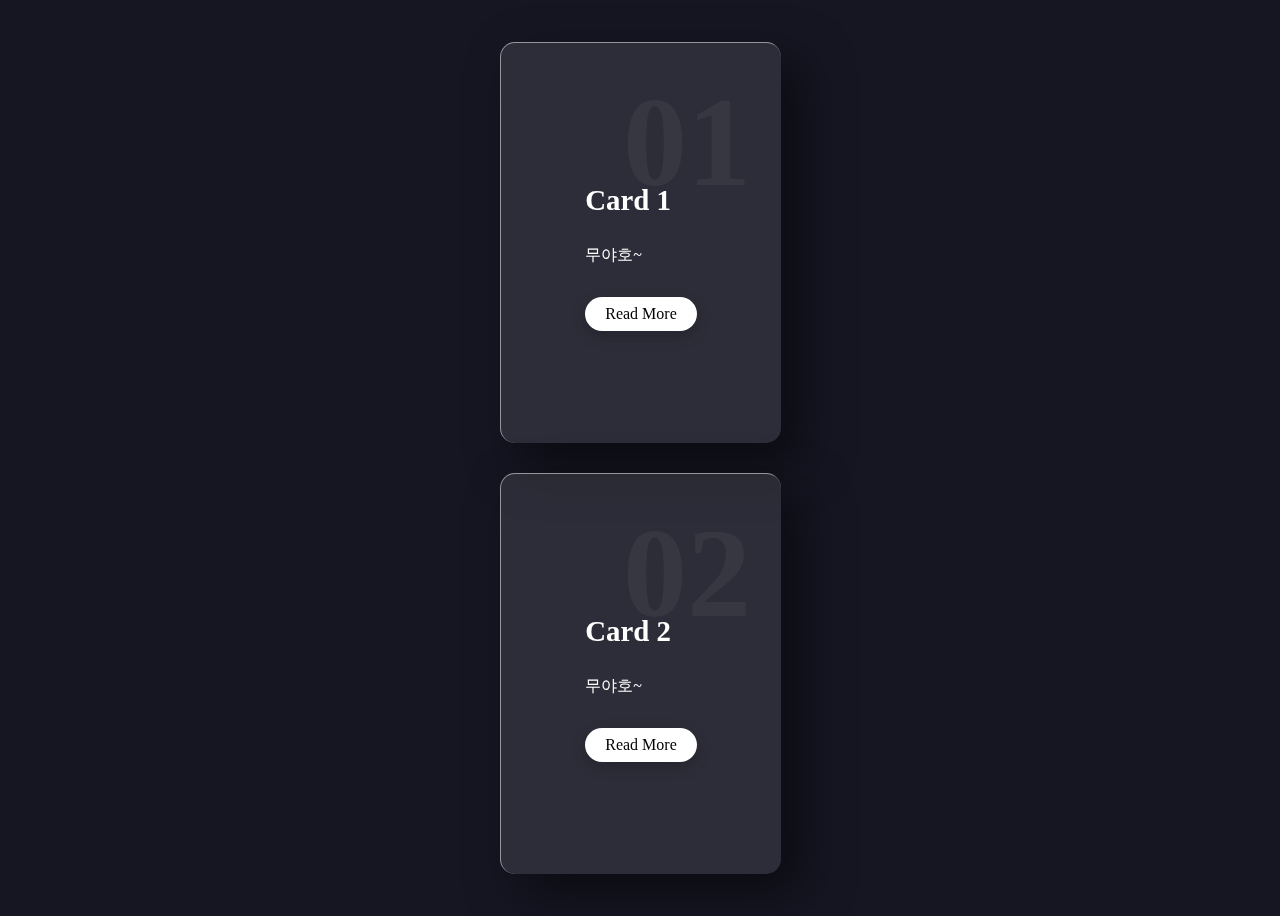
==== index.html @ 9874d933 "update" ====
<!DOCTYPE html>
<html>

<head>
	<meta charset="utf-8">
	<meta name="description" content="개발자 이규한의 포트폴리오 사이트">
	<title>kyuhan Lee's Portfolio</title>
	<link rel="stylesheet" href="css/style.css" />

</head>
<body>
	<div class="container">
		<div class="card">
			<div class="content">
				<h2>01</h2>
				<h3>Card 1</h3>
				<p>무야호~</p>
				<a href="#">Read More</a>
			</div>
		</div>
		<div class="card">
			<div class="content">
				<h2>02</h2>
				<h3>Card 2</h3>
				<p>무야호~</p>
				<a href="#">Read More</a>
			</div>
		</div>
	</div>


	<script type="text/javascript" src="./src/vanilla-tilt.js"></script>
	<script src="./src/main.js"></script>
</body>

</html>
---- css/style.css ----
body {
    display: flex;
    justify-content: center;
    align-items: center;
    min-height: 100vh;
    background: #161623;
}

.container .card {
    position: relative;
    width: 280px;
    height: 400px;
    margin: 30px;
    box-shadow: 20px 20px 50px rgba(0, 0, 0, 0.5);
    border-radius: 15px;
    background: rgba(255, 255 ,255, 0.1);
    overflow: hidden;
    display: flex;
    justify-content: center;
    align-items: center;
    border-top: 1px solid rgba(255, 255 ,255, 0.5);
    border-left: 1px solid rgba(255, 255 ,255, 0.5);
    backdrop-filter: blur(5px);
}

.container .card .content h2 {
    position: absolute;
    top: -80px;
    right: 30px;
    font-size: 8em;
    color: rgba(255, 255 ,255, 0.05);
    pointer-events: none;
}
.container .card .content h3 {
    font-size: 1.8em;
    color: #fff;
    z-index: 1;
    pointer-events: none;
}
.container .card .content p {
    font-size: 1em;
    color: #fff;
    font-weight: 300;
    pointer-events: none;
}
.container .card .content a {
    position: relative;
    display: inline-block;
    padding: 8px 20px;
    margin-top: 15px;
    background: #fff;
    color: #000;
    border-radius: 20px;
    text-decoration: none;
    font-weight: 500;
    box-shadow: 0 5px 15px rgba(0, 0, 0, 0.2);
}
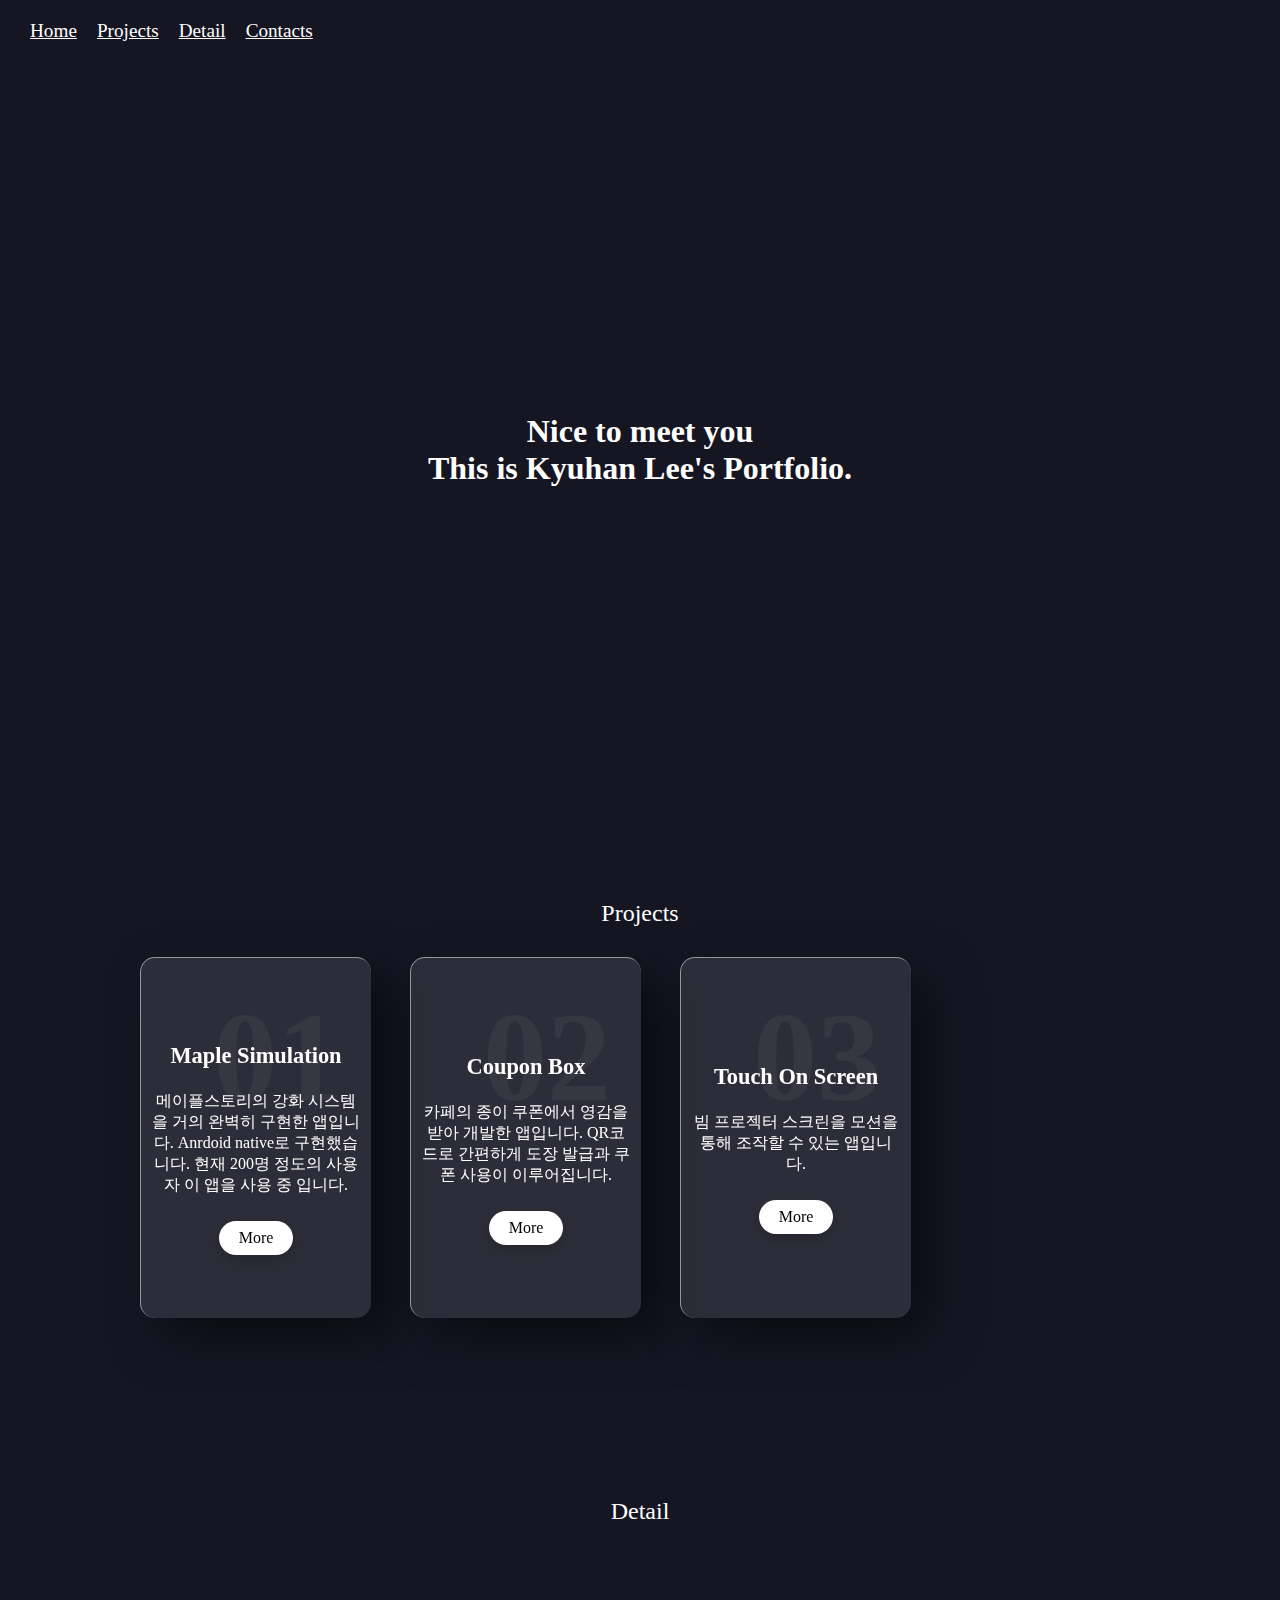
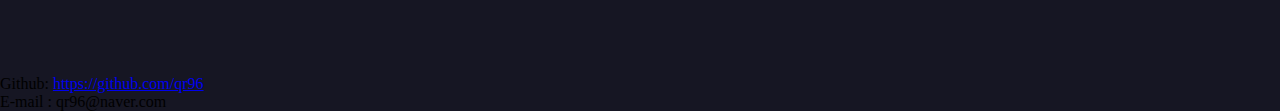
==== commit c149bfa8: "update" ====
--- a/index.html
+++ b/index.html
@@ -8,26 +8,67 @@
 	<link rel="stylesheet" href="css/style.css" />
 
 </head>
+
 <body>
-	<div class="container">
-		<div class="card">
-			<div class="content">
-				<h2>01</h2>
-				<h3>Card 1</h3>
-				<p>무야호~</p>
-				<a href="#">Read More</a>
+	<nav>
+		<ul class="nav_container">
+			<li><a href="page0">Home</a></li>
+			<li><a href="#">Projects</a></li>
+			<li><a href="#">Detail</a></li>
+			<li><a href="#">Contacts</a></li>
+		</ul>
+	</nav>
+
+	<div id="page0">
+		<h1>
+			Nice to meet you<br>
+			This is Kyuhan Lee's Portfolio.
+		</h1>
+	</div>
+	<div class="page">
+		<div class="title">Projects</div>
+		<div class="card_list">
+			<div class="card">
+				<div class="content">
+					<h2>01</h2>
+					<h3>Maple Simulation</h3>
+					<p>
+						메이플스토리의 강화 시스템을 거의 완벽히 구현한 앱입니다.
+						Anrdoid native로 구현했습니다.
+						현재 200명 정도의 사용자 이 앱을 사용 중 입니다.
+					</p>
+					<a href="#">More</a>
+				</div>
 			</div>
-		</div>
-		<div class="card">
-			<div class="content">
-				<h2>02</h2>
-				<h3>Card 2</h3>
-				<p>무야호~</p>
-				<a href="#">Read More</a>
+			<div class="card">
+				<div class="content">
+					<h2>02</h2>
+					<h3>Coupon Box</h3>
+					<p>카페의 종이 쿠폰에서 영감을 받아 개발한 앱입니다.
+						QR코드로 간편하게 도장 발급과 쿠폰 사용이 이루어집니다.
+					</p>
+					<a href="#">More</a>
+				</div>
+			</div>
+			<div class="card">
+				<div class="content">
+					<h2>03</h2>
+					<h3>Touch On Screen</h3>
+					<p>빔 프로젝터 스크린을 모션을 통해 조작할 수 있는 앱입니다.</p>
+					<a href="#">More</a>
+				</div>
 			</div>
 		</div>
 	</div>
-
+	<div class="page">
+		<div class="title">Detail</div>
+		
+	</div>
+	<div class="info">
+		<span>Github:</span> <a href="https://github.com/qr96" target="_blank">
+			https://github.com/qr96</a> <br>
+		<span>E-mail : </span> <a>qr96@naver.com</a>
+	</div>
 
 	<script type="text/javascript" src="./src/vanilla-tilt.js"></script>
 	<script src="./src/main.js"></script>
--- a/css/style.css
+++ b/css/style.css
@@ -1,29 +1,90 @@
 body {
-    display: flex;
-    justify-content: center;
-    align-items: center;
-    min-height: 100vh;
+    margin: 0;
     background: #161623;
 }
 
-.container .card {
+.nav_container {
+    display: flex;
+    position: fixed;
+    flex-direction: row;
+    top: 0;
+    margin: 0;
+    padding: 20px;
+    width: 100%;
+    background: #161623;
+    list-style-type: none;
+    z-index: 100;
+}
+.nav_container a {
+    margin: 10px;
+    color: #fff;
+    font-size: 1.2em;
+}
+.nav_container a:hover {
+    color: rgb(185, 185, 185);
+}
+
+#page0 {
+    display: table-cell;
+    vertical-align: middle;
+    margin: 0;
+    height: 100vh;
+    width: 100vw;
+}
+#page0 h1 {
+    text-align: center;
+    color: #fff;
+}
+
+#page0 p {
+    color: #fff;
+}
+#page0 a {
+    color: sandybrown;
+}
+#page0 .info {
+    float: right;
+    padding: 15px;
+    border: 1px solid rgb(170, 170, 170);
+    border-radius: 10px;
+}
+#page0 .info span {
+    color: #fff;
+}
+
+.page {
+    margin-bottom: 150px;
+}
+.page .title {
+    color: #fff;
+    font-size: 1.5em;
+    text-align: center;
+}
+
+.card_list {
+    display: grid;
+    grid-template-columns: repeat(auto-fill, 250px);
+    column-gap: 20px;
+    justify-content: center;
+}
+
+.card {
     position: relative;
-    width: 280px;
-    height: 400px;
+    width: 230px;
+    height: 360px;
     margin: 30px;
     box-shadow: 20px 20px 50px rgba(0, 0, 0, 0.5);
     border-radius: 15px;
     background: rgba(255, 255 ,255, 0.1);
     overflow: hidden;
     display: flex;
-    justify-content: center;
     align-items: center;
+    text-align: center;
     border-top: 1px solid rgba(255, 255 ,255, 0.5);
     border-left: 1px solid rgba(255, 255 ,255, 0.5);
     backdrop-filter: blur(5px);
 }
-
-.container .card .content h2 {
+.card .content h2 {
     position: absolute;
     top: -80px;
     right: 30px;
@@ -31,19 +92,20 @@
     color: rgba(255, 255 ,255, 0.05);
     pointer-events: none;
 }
-.container .card .content h3 {
-    font-size: 1.8em;
+.card .content h3 {
+    font-size: 1.4em;
     color: #fff;
     z-index: 1;
     pointer-events: none;
 }
-.container .card .content p {
+.card .content p {
     font-size: 1em;
+    margin: 10px;
     color: #fff;
     font-weight: 300;
     pointer-events: none;
 }
-.container .card .content a {
+.card .content a {
     position: relative;
     display: inline-block;
     padding: 8px 20px;
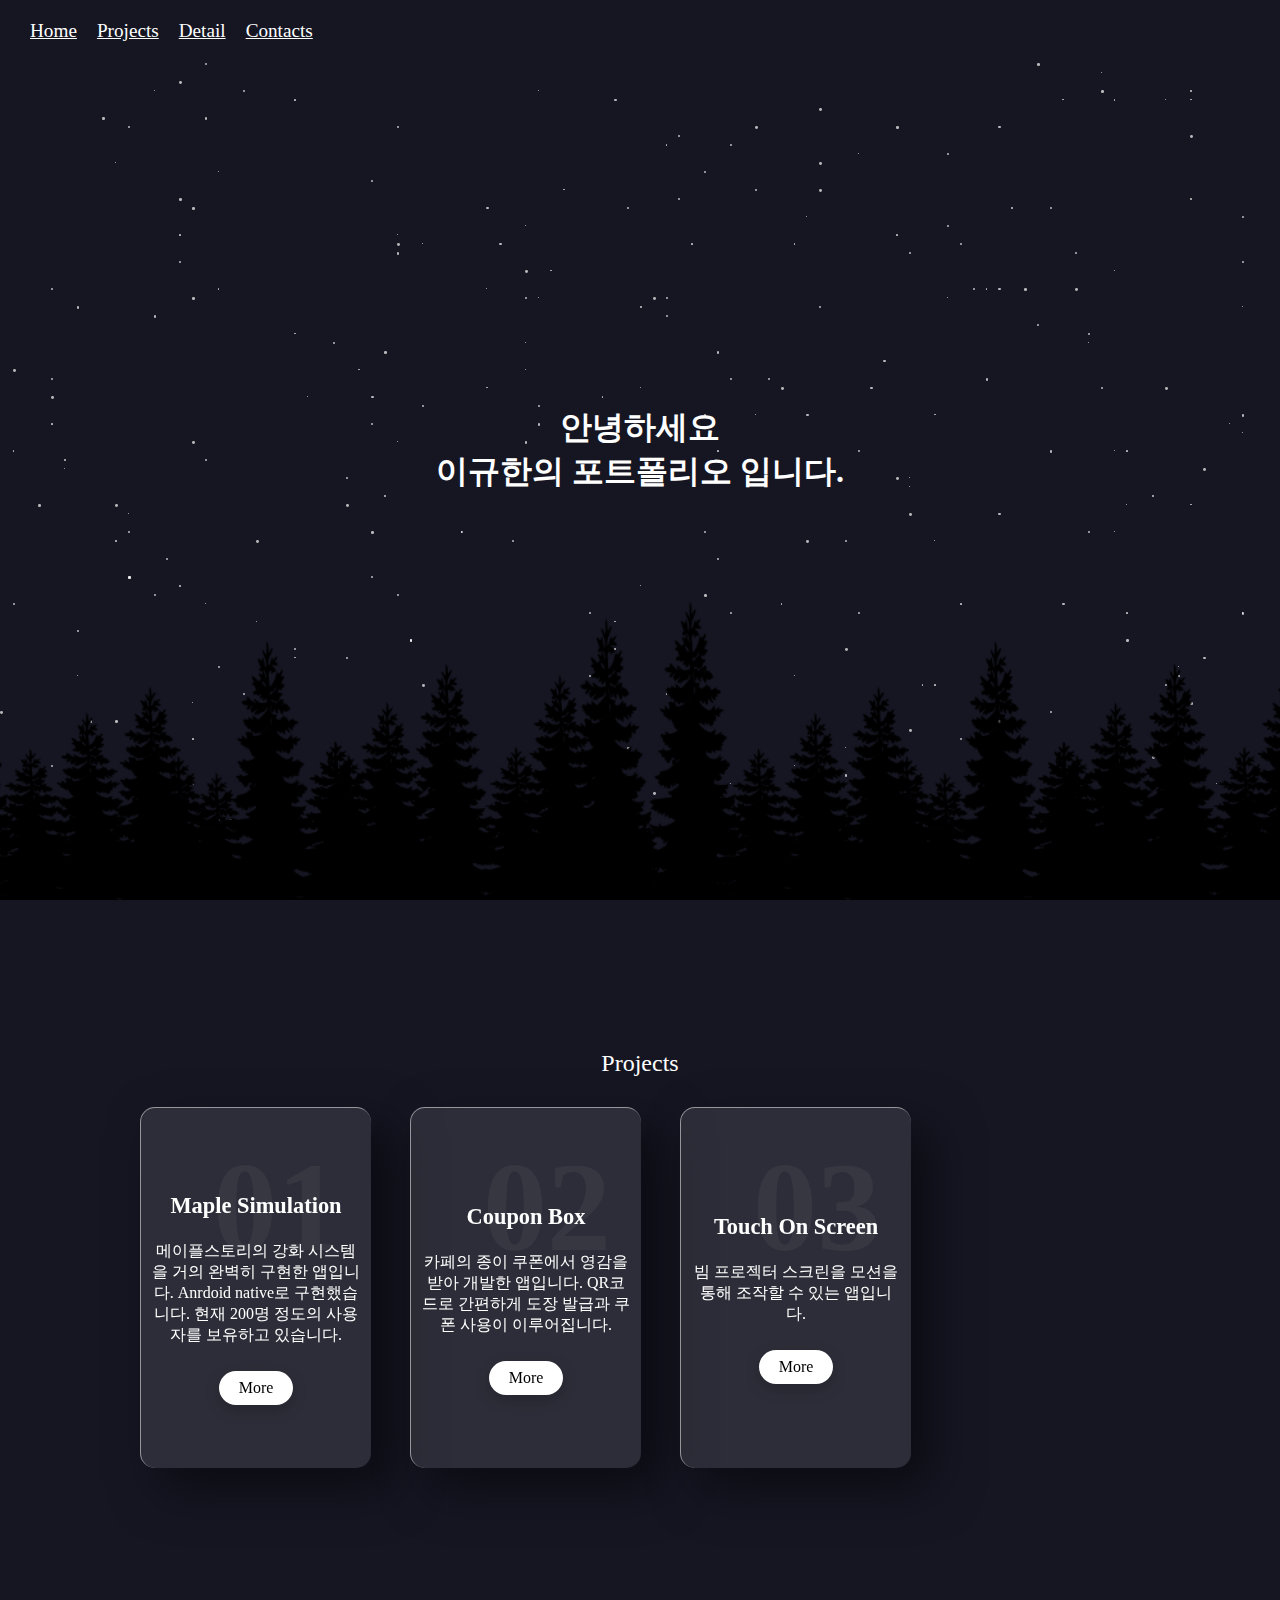
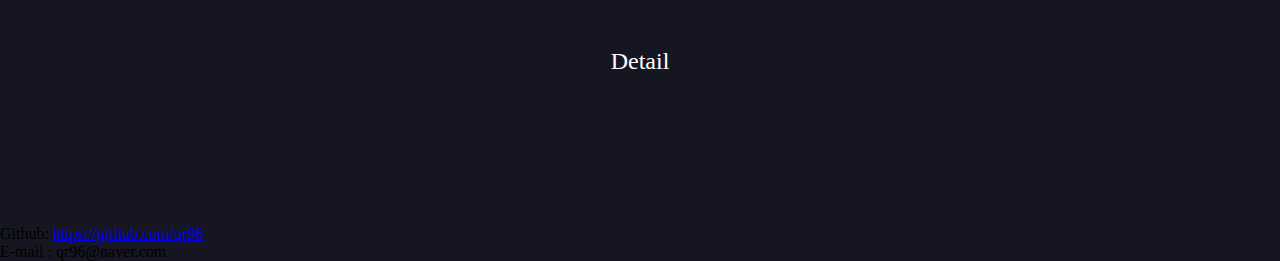
==== commit 92c8dd19: "update" ====
--- a/index.html
+++ b/index.html
@@ -12,17 +12,17 @@
 <body>
 	<nav>
 		<ul class="nav_container">
-			<li><a href="page0">Home</a></li>
+			<li><a href="#page0">Home</a></li>
 			<li><a href="#">Projects</a></li>
 			<li><a href="#">Detail</a></li>
 			<li><a href="#">Contacts</a></li>
 		</ul>
 	</nav>
-
-	<div id="page0">
+	<div id="page0" class="scene">
+		<img src="./img/forest.png" class="forest">
 		<h1>
-			Nice to meet you<br>
-			This is Kyuhan Lee's Portfolio.
+			안녕하세요<br>
+			이규한의 포트폴리오 입니다.
 		</h1>
 	</div>
 	<div class="page">
@@ -35,9 +35,9 @@
 					<p>
 						메이플스토리의 강화 시스템을 거의 완벽히 구현한 앱입니다.
 						Anrdoid native로 구현했습니다.
-						현재 200명 정도의 사용자 이 앱을 사용 중 입니다.
+						현재 200명 정도의 사용자를 보유하고 있습니다.
 					</p>
-					<a href="#">More</a>
+					<a href="./detail/maple simulation.html" target="_blank">More</a>
 				</div>
 			</div>
 			<div class="card">
@@ -62,7 +62,7 @@
 	</div>
 	<div class="page">
 		<div class="title">Detail</div>
-		
+
 	</div>
 	<div class="info">
 		<span>Github:</span> <a href="https://github.com/qr96" target="_blank">
@@ -71,6 +71,7 @@
 	</div>
 
 	<script type="text/javascript" src="./src/vanilla-tilt.js"></script>
+	<script type="text/javascript" src="./src/twinkle-stars.js"></script>
 	<script src="./src/main.js"></script>
 </body>
 
--- a/css/style.css
+++ b/css/style.css
@@ -22,6 +22,41 @@
 }
 .nav_container a:hover {
     color: rgb(185, 185, 185);
+}
+
+.scene {
+    position: relative;
+    width: 100%;
+    height: 100vh;
+    background-attachment: fixed;
+    overflow: hidden;
+}
+.forest {
+    position: absolute;
+    bottom: 0;
+    left: 0;
+    width: 100%;
+    z-index: 10;
+    transform: scale(1.2);
+}
+.scene i {
+    position: absolute;
+    background: #fff;
+    opacity: 0.7;
+    border-radius: 50%;
+    animation: animate linear infinite;
+}
+@keyframes animate {
+    0% {
+        opacity: 0.1;
+    }
+    10%, 90% {
+        opacity: 1;
+    }
+    100% {
+        opacity: 0.1;
+        transform: translateY(-60px);
+    }
 }
 
 #page0 {
@@ -53,6 +88,7 @@
 }
 
 .page {
+    margin-top: 150px;
     margin-bottom: 150px;
 }
 .page .title {
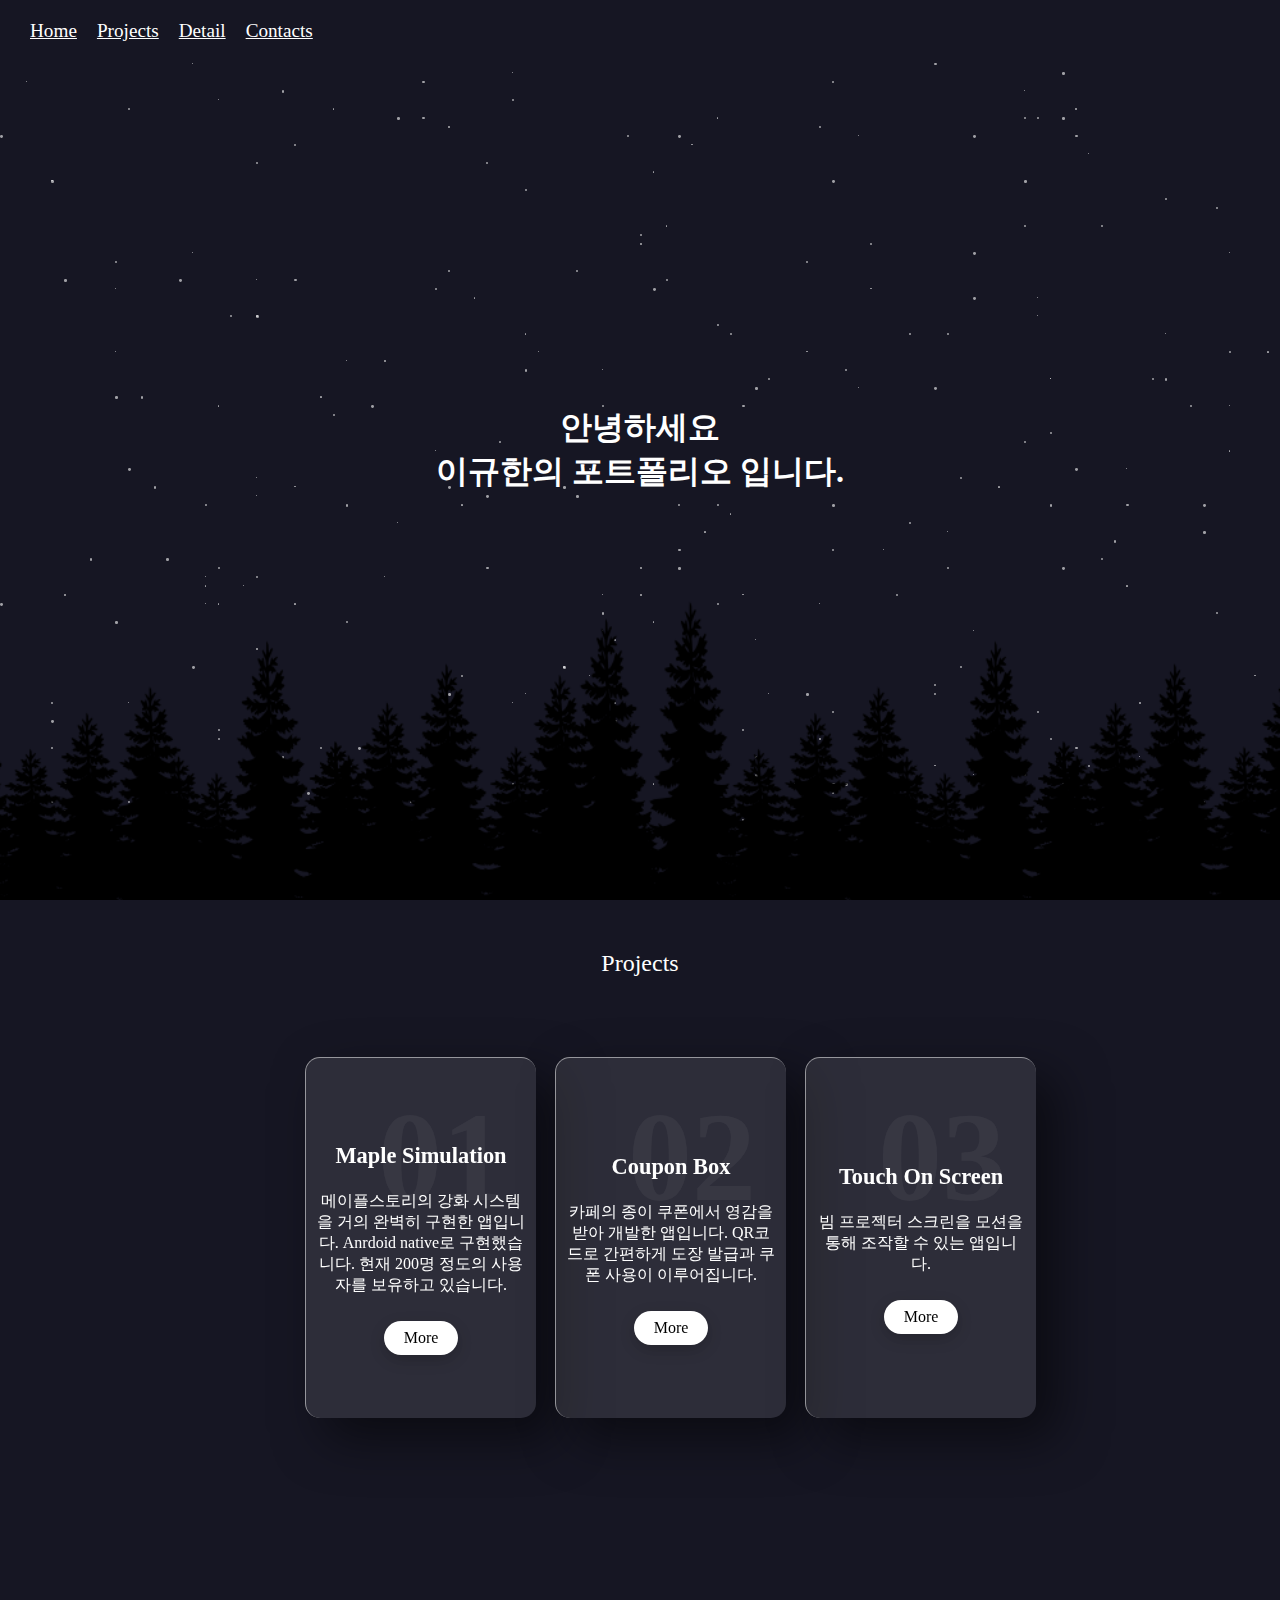
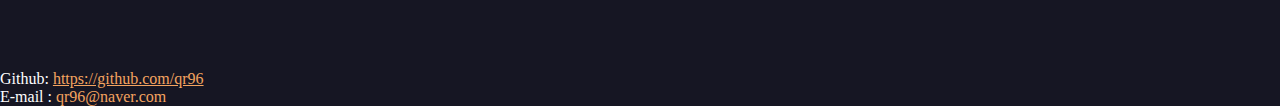
==== commit 6f0caad9: "update" ====
--- a/index.html
+++ b/index.html
@@ -47,7 +47,7 @@
 					<p>카페의 종이 쿠폰에서 영감을 받아 개발한 앱입니다.
 						QR코드로 간편하게 도장 발급과 쿠폰 사용이 이루어집니다.
 					</p>
-					<a href="#">More</a>
+					<a href="https://github.com/Seonghuun/couponbox" target="_blank">More</a>
 				</div>
 			</div>
 			<div class="card">
@@ -55,14 +55,10 @@
 					<h2>03</h2>
 					<h3>Touch On Screen</h3>
 					<p>빔 프로젝터 스크린을 모션을 통해 조작할 수 있는 앱입니다.</p>
-					<a href="#">More</a>
+					<a href="https://github.com/kookmin-sw/capstone-2020-9" target="_blank">More</a>
 				</div>
 			</div>
 		</div>
-	</div>
-	<div class="page">
-		<div class="title">Detail</div>
-
 	</div>
 	<div class="info">
 		<span>Github:</span> <a href="https://github.com/qr96" target="_blank">
--- a/css/style.css
+++ b/css/style.css
@@ -38,23 +38,33 @@
     width: 100%;
     z-index: 10;
     transform: scale(1.2);
+    animation: forestIntro 2s;
+}
+@keyframes forestIntro {
+    0% {
+        transform: scale(4);
+    }
+    100% {
+        transform: scale(1.2);
+    }
 }
 .scene i {
     position: absolute;
     background: #fff;
-    opacity: 0.7;
+    opacity: 0.6;
     border-radius: 50%;
-    animation: animate linear infinite;
+    animation: twinklestar linear infinite;
 }
-@keyframes animate {
+@keyframes twinklestar {
     0% {
         opacity: 0.1;
+        transfrom: translateY(0px);
     }
     10%, 90% {
         opacity: 1;
     }
     100% {
-        opacity: 0.1;
+        opacity: 0;
         transform: translateY(-60px);
     }
 }
@@ -69,6 +79,17 @@
 #page0 h1 {
     text-align: center;
     color: #fff;
+    opacity: 1;
+    animation: introheader 2s;
+}
+@keyframes introheader {
+    0% {
+        opacity: 0;
+        transform: translateY(60px);
+    }
+    100% {
+        opacity: 1;
+    }
 }
 
 #page0 p {
@@ -88,18 +109,19 @@
 }
 
 .page {
-    margin-top: 150px;
-    margin-bottom: 150px;
+    height: 80vh;
+    text-align: center;
 }
 .page .title {
+    margin: 50px;
     color: #fff;
     font-size: 1.5em;
-    text-align: center;
 }
+
 
 .card_list {
     display: grid;
-    grid-template-columns: repeat(auto-fill, 250px);
+    grid-template-columns: repeat(3, 230px);
     column-gap: 20px;
     justify-content: center;
 }
@@ -153,3 +175,10 @@
     font-weight: 500;
     box-shadow: 0 5px 15px rgba(0, 0, 0, 0.2);
 }
+
+.info span{
+    color: #fff;
+}
+.info a {
+    color: sandybrown;
+}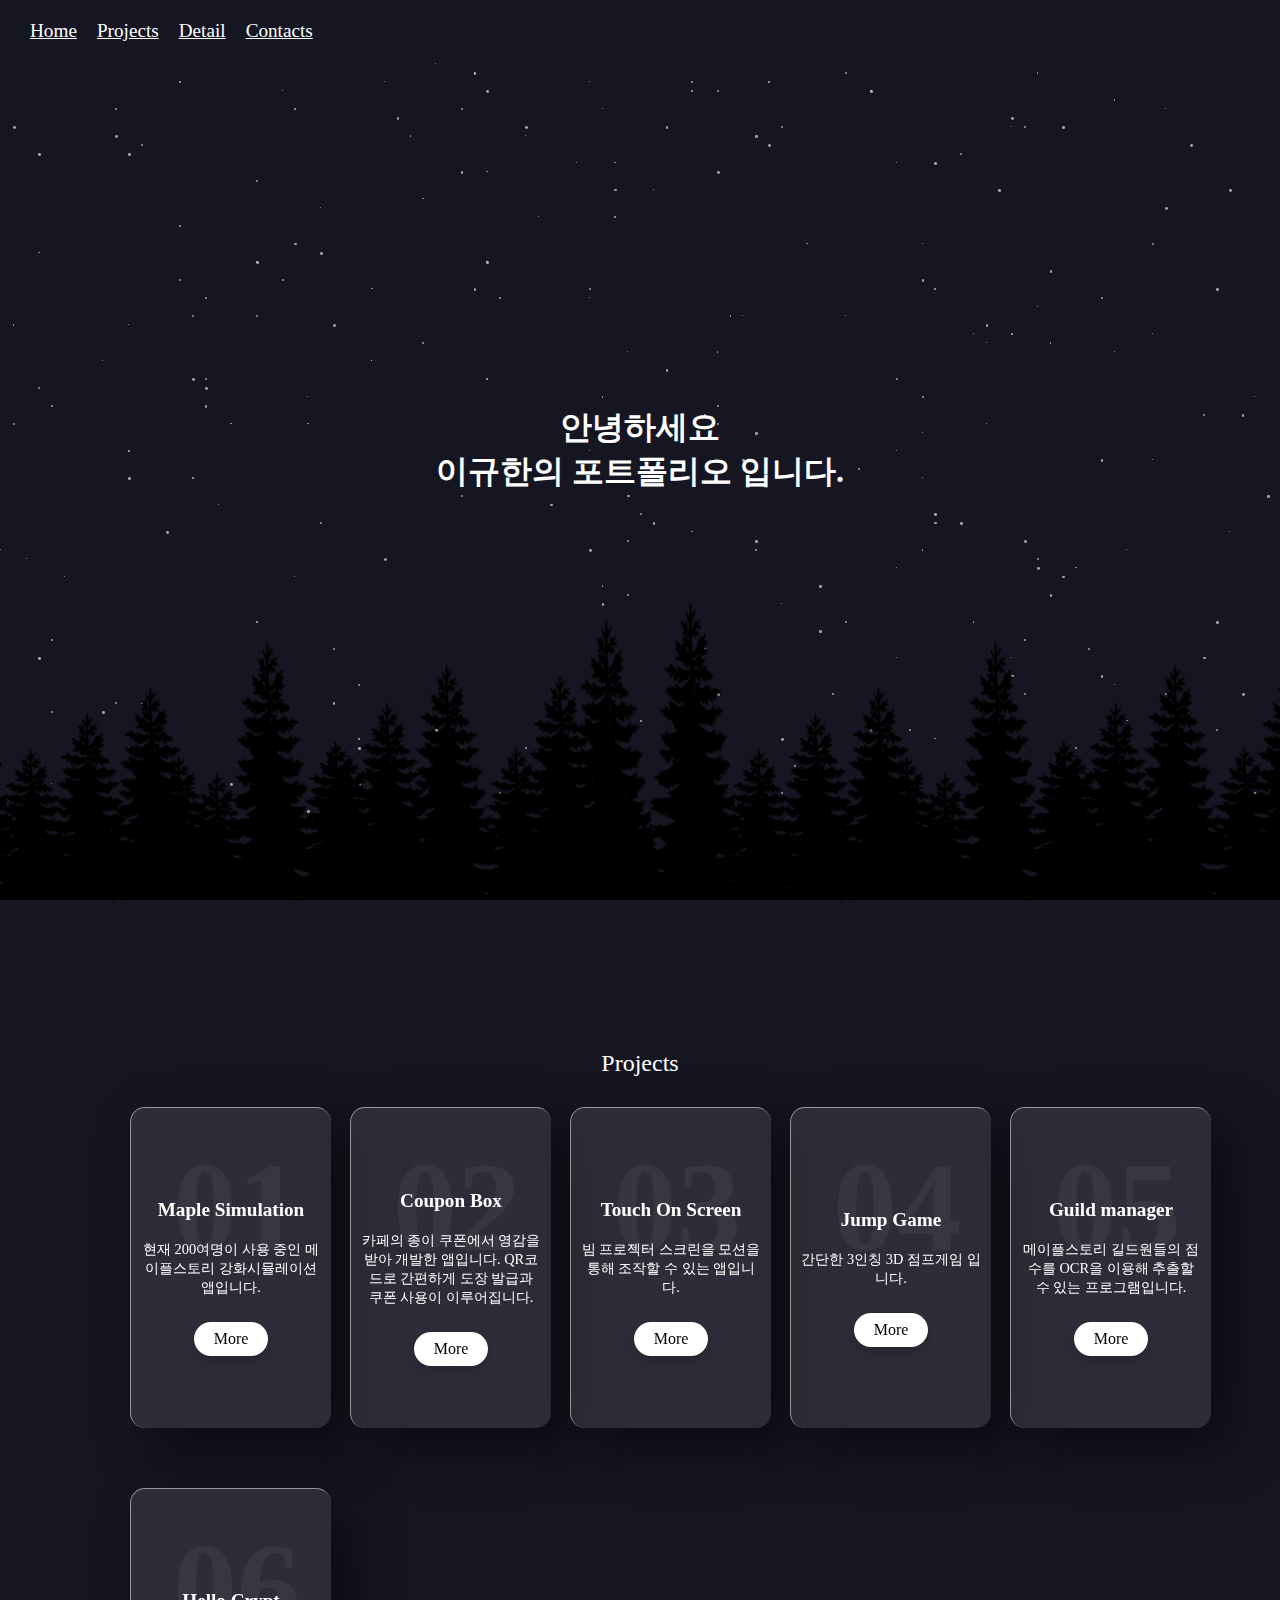
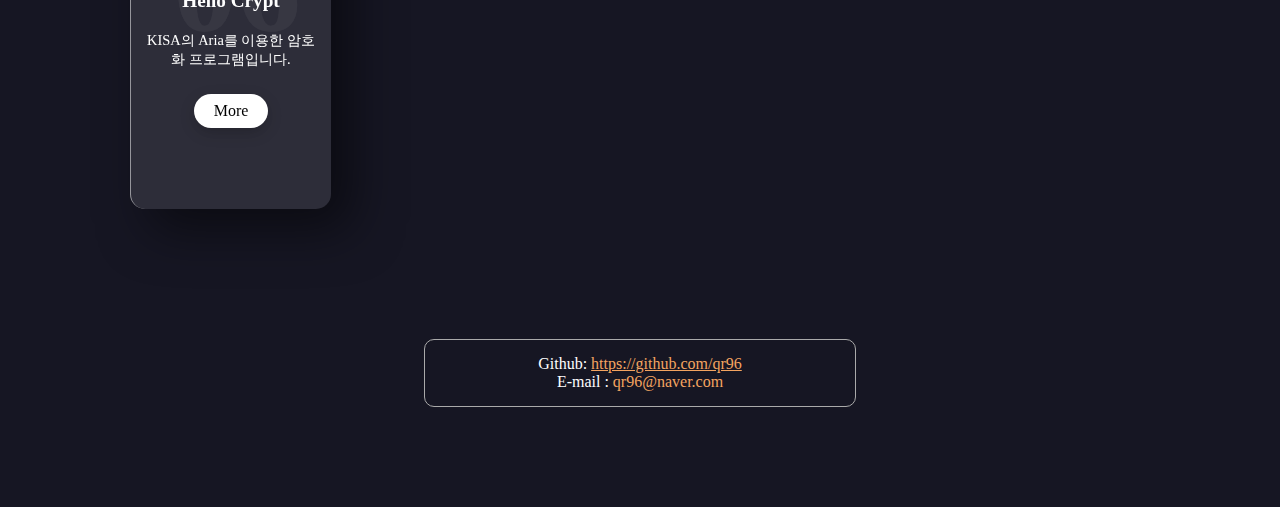
==== commit cbd3cf6c: "update" ====
--- a/index.html
+++ b/index.html
@@ -33,11 +33,9 @@
 					<h2>01</h2>
 					<h3>Maple Simulation</h3>
 					<p>
-						메이플스토리의 강화 시스템을 거의 완벽히 구현한 앱입니다.
-						Anrdoid native로 구현했습니다.
-						현재 200명 정도의 사용자를 보유하고 있습니다.
+						현재 200여명이 사용 중인 메이플스토리 강화시뮬레이션 앱입니다.
 					</p>
-					<a href="./detail/maple simulation.html" target="_blank">More</a>
+					<a href="https://github.com/qr96/MapleSimulation" target="_blank">More</a>
 				</div>
 			</div>
 			<div class="card">
@@ -58,17 +56,44 @@
 					<a href="https://github.com/kookmin-sw/capstone-2020-9" target="_blank">More</a>
 				</div>
 			</div>
+			<div class="card">
+				<div class="content">
+					<h2>04</h2>
+					<h3>Jump Game</h3>
+					<p>간단한 3인칭 3D 점프게임 입니다.</p>
+					<a href="https://github.com/qr96/JumpGame1" target="_blank">More</a>
+				</div>
+			</div>
+			<div class="card">
+				<div class="content">
+					<h2>05</h2>
+					<h3>Guild manager</h3>
+					<p>메이플스토리 길드원들의 점수를 OCR을 이용해 추출할 수 있는 프로그램입니다.</p>
+					<a href="https://github.com/qr96/Guild-Manager" target="_blank">More</a>
+				</div>
+			</div>
+			<div class="card">
+				<div class="content">
+					<h2>06</h2>
+					<h3>Hello Crypt</h3>
+					<p>KISA의 Aria를 이용한 암호화 프로그램입니다.</p>
+					<a href="https://github.com/qr96/HelloCrypt" target="_blank">More</a>
+				</div>
+			</div>
 		</div>
 	</div>
-	<div class="info">
-		<span>Github:</span> <a href="https://github.com/qr96" target="_blank">
-			https://github.com/qr96</a> <br>
-		<span>E-mail : </span> <a>qr96@naver.com</a>
+	<div class="page">
+		<div class="info">
+			<span>Github:</span> <a href="https://github.com/qr96" target="_blank">
+				https://github.com/qr96</a> <br>
+			<span>E-mail : </span> <a>qr96@naver.com</a>
+		</div>
 	</div>
+
 
 	<script type="text/javascript" src="./src/vanilla-tilt.js"></script>
 	<script type="text/javascript" src="./src/twinkle-stars.js"></script>
 	<script src="./src/main.js"></script>
 </body>
 
-</html>+</html>
--- a/css/style.css
+++ b/css/style.css
@@ -48,6 +48,22 @@
         transform: scale(1.2);
     }
 }
+@keyframes fadein {
+    0% {
+        opacity: 1;
+    }
+    100% {
+        opacity: 0;
+    }
+}
+@keyframes fadeout {
+    0% {
+        opacity: 0;
+    }
+    100% {
+        opacity: 1;
+    }
+}
 .scene i {
     position: absolute;
     background: #fff;
@@ -57,7 +73,7 @@
 }
 @keyframes twinklestar {
     0% {
-        opacity: 0.1;
+        opacity: 0;
         transfrom: translateY(0px);
     }
     10%, 90% {
@@ -98,38 +114,41 @@
 #page0 a {
     color: sandybrown;
 }
-#page0 .info {
-    float: right;
+
+
+.page {
+    text-align: center;
+    
+}
+.page .title {
+    margin-top: 150px;
+    color: #fff;
+    font-size: 1.5em;
+}
+.page .info {
+    margin-top: 10%;
+    margin: 100px;
+    display: inline-block;
     padding: 15px;
+    width: 400px;
     border: 1px solid rgb(170, 170, 170);
     border-radius: 10px;
 }
-#page0 .info span {
-    color: #fff;
-}
-
-.page {
-    height: 80vh;
-    text-align: center;
-}
-.page .title {
-    margin: 50px;
-    color: #fff;
-    font-size: 1.5em;
-}
-
+.page .info span {
+    color: #fff;
+}
 
 .card_list {
     display: grid;
-    grid-template-columns: repeat(3, 230px);
+    grid-template-columns: repeat(auto-fill, 200px);
     column-gap: 20px;
     justify-content: center;
 }
 
 .card {
     position: relative;
-    width: 230px;
-    height: 360px;
+    width: 200px;
+    height: 320px;
     margin: 30px;
     box-shadow: 20px 20px 50px rgba(0, 0, 0, 0.5);
     border-radius: 15px;
@@ -151,13 +170,13 @@
     pointer-events: none;
 }
 .card .content h3 {
-    font-size: 1.4em;
+    font-size: 1.2em;
     color: #fff;
     z-index: 1;
     pointer-events: none;
 }
 .card .content p {
-    font-size: 1em;
+    font-size: 0.9em;
     margin: 10px;
     color: #fff;
     font-weight: 300;
